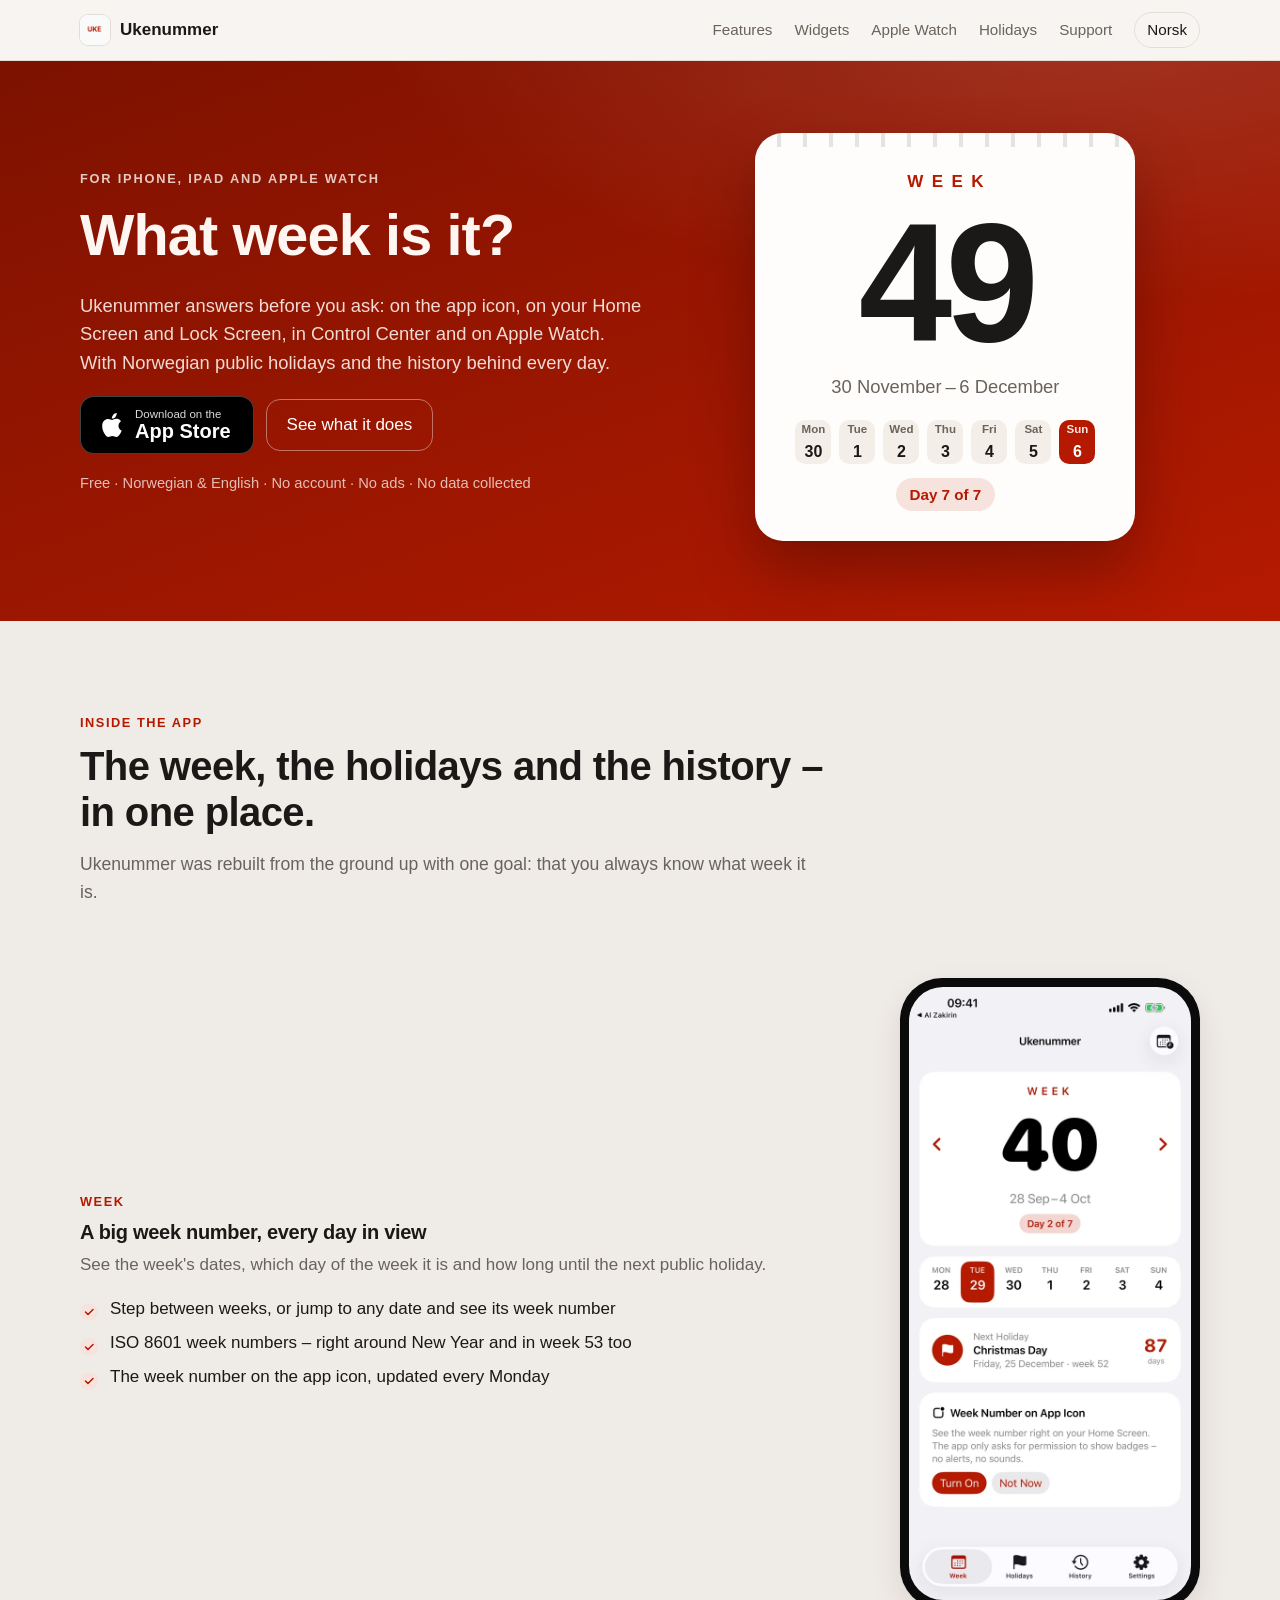
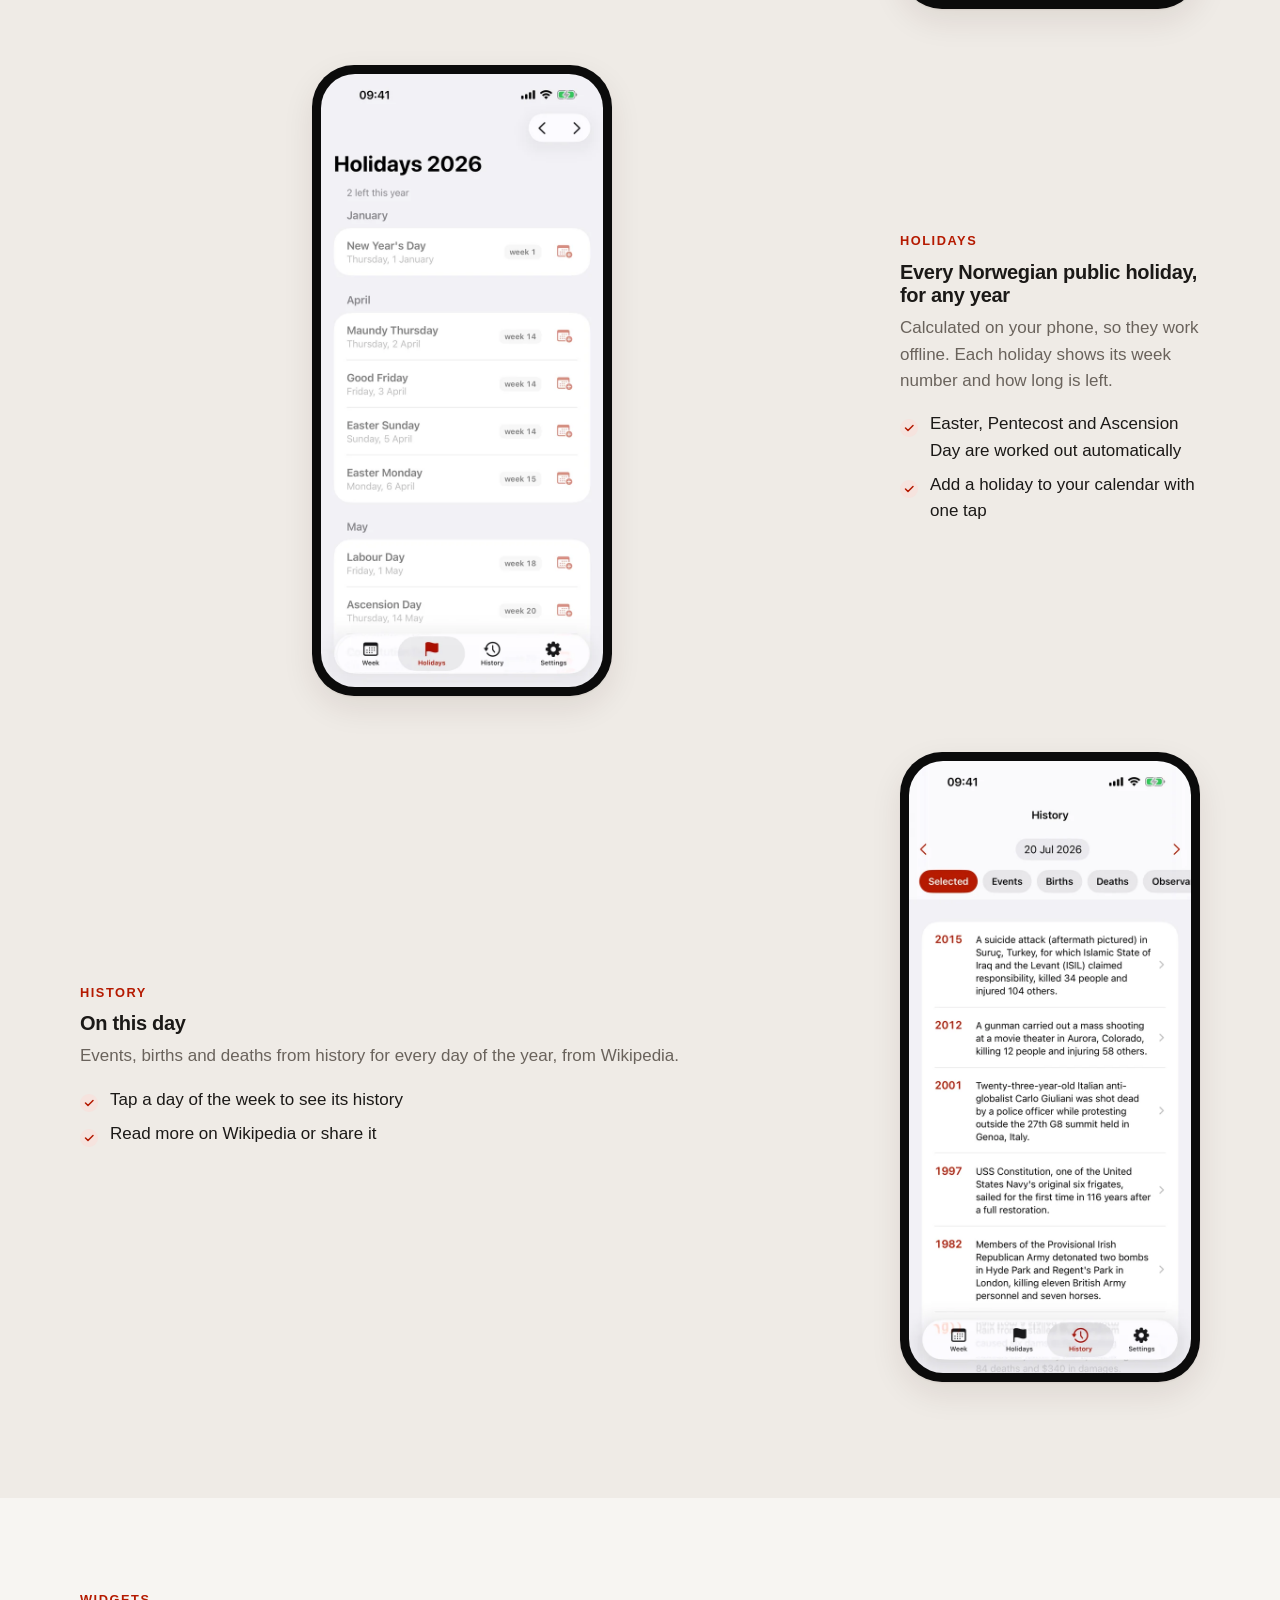
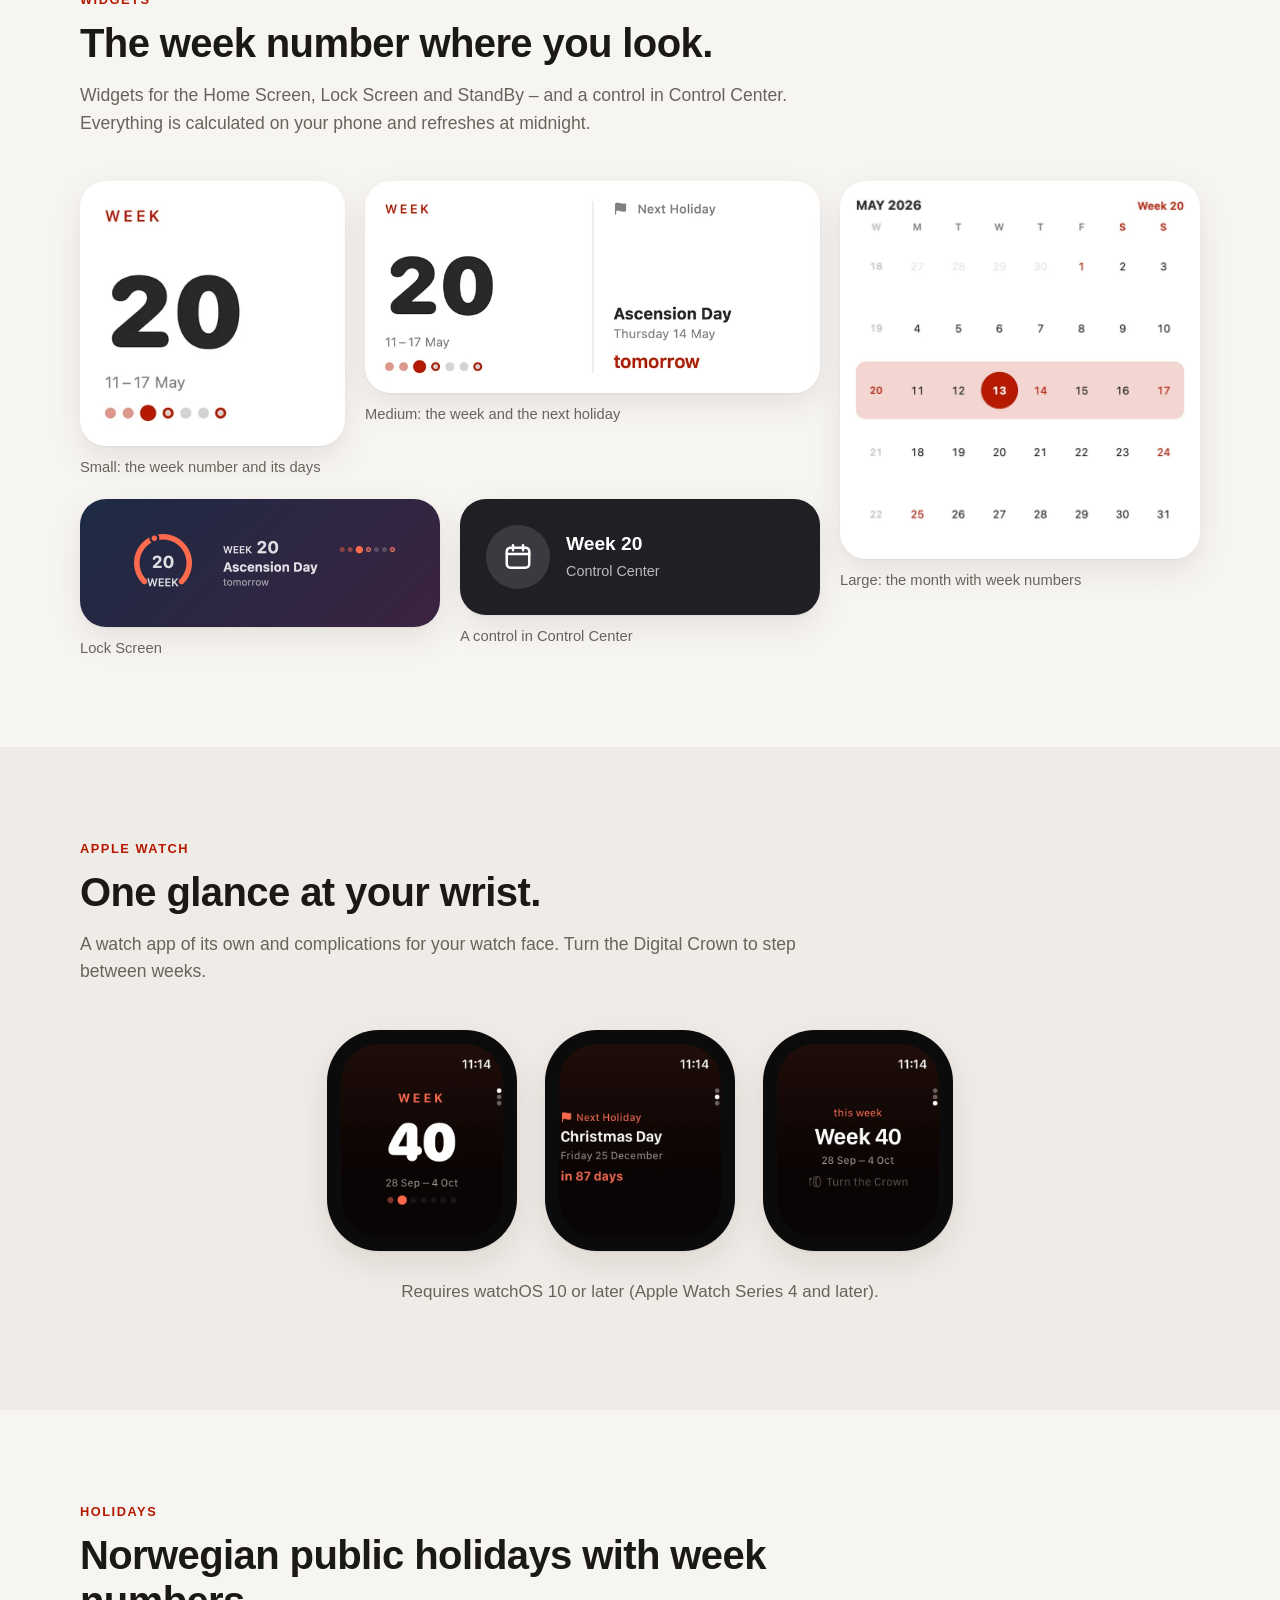
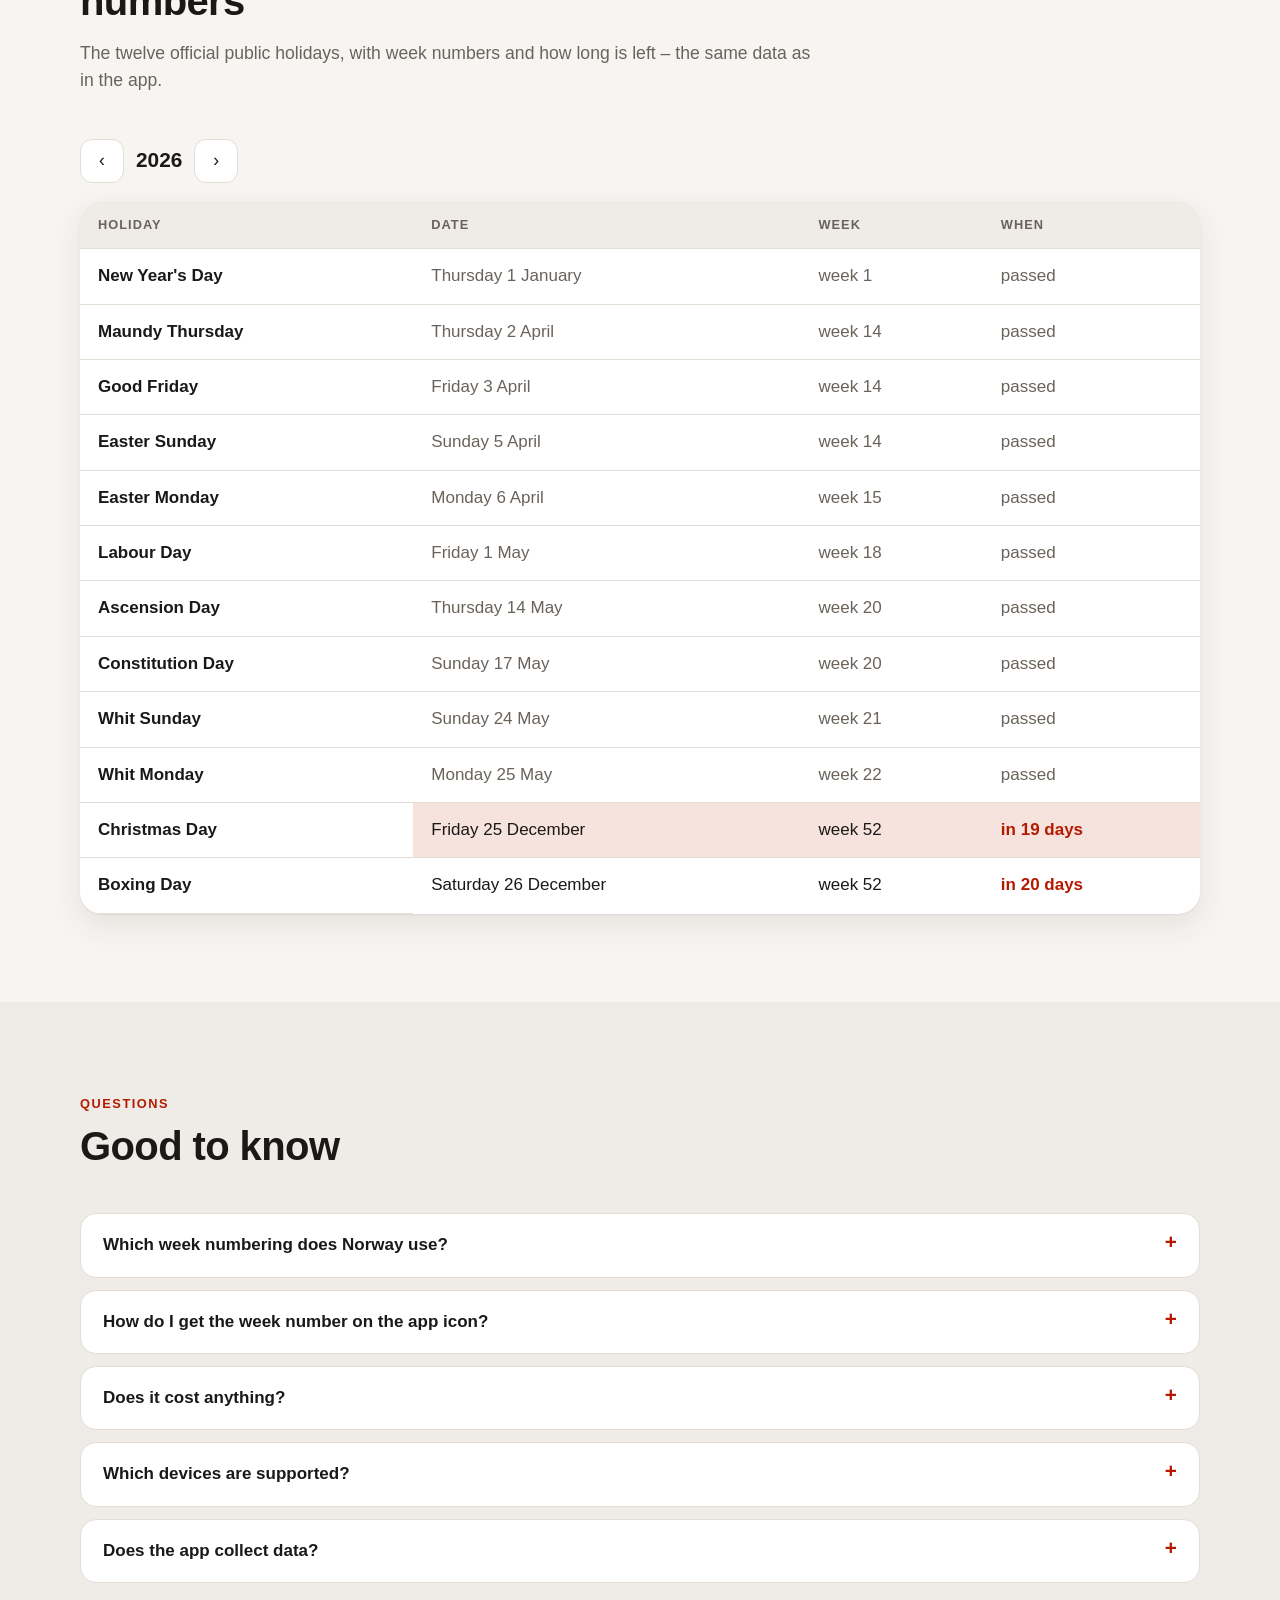
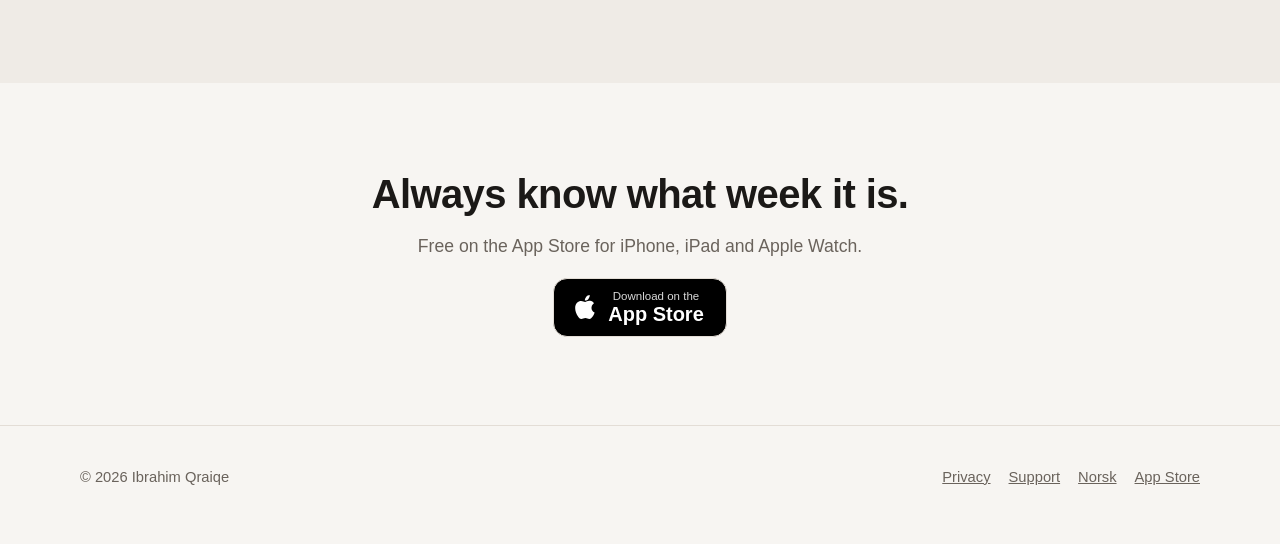
==== en/index.html @ 7a062164 "Ukenummer marketing site: Norwegian and English landing pages, privacy and support Live week number " ====
<!doctype html>
<html lang="en" dir="ltr">
<head>
<meta charset="utf-8">
<meta name="viewport" content="width=device-width, initial-scale=1">
<script>document.documentElement.className += " js";</script>
<title>What week is it? Week number today – Ukenummer for iPhone and Apple Watch</title>
<meta name="description" content="See the current week number at a glance. Ukenummer shows the ISO 8601 week number on the app icon, on the Home and Lock Screen, in Control Center and on Apple Watch, with Norwegian public holidays. Free, no data collected.">
<meta property="og:title" content="What week is it? – Ukenummer">
<meta property="og:description" content="The week number on your app icon, in widgets, in Control Center and on Apple Watch. With Norwegian public holidays. Free, no data collected.">
<meta property="og:url" content="https://ukenummer.qraiqe.no/en/">
<meta property="og:type" content="website">
<meta property="og:locale" content="en_GB">
<meta property="og:locale:alternate" content="nb_NO">
<meta property="og:image" content="https://ukenummer.qraiqe.no/assets/og.png">
<meta property="og:image:width" content="1200">
<meta property="og:image:height" content="630">
<meta property="og:image:alt" content="Ukenummer: a calendar page with the word UKE and the week number, next to the app's widgets.">
<meta property="og:site_name" content="Ukenummer">
<meta name="twitter:card" content="summary_large_image">
<meta name="twitter:title" content="What week is it? – Ukenummer">
<meta name="twitter:description" content="The week number on your app icon, in widgets, in Control Center and on Apple Watch. Free, no data collected.">
<meta name="twitter:image" content="https://ukenummer.qraiqe.no/assets/og.png">
<meta name="apple-itunes-app" content="app-id=668805988">
<meta name="theme-color" content="#b51a00">
<link rel="canonical" href="https://ukenummer.qraiqe.no/en/">
<link rel="alternate" hreflang="nb" href="https://ukenummer.qraiqe.no/">
<link rel="alternate" hreflang="en" href="https://ukenummer.qraiqe.no/en/">
<link rel="alternate" hreflang="x-default" href="https://ukenummer.qraiqe.no/">
<link rel="icon" type="image/png" href="/assets/favicon.png">
<link rel="apple-touch-icon" href="/assets/apple-touch-icon.png">
<link rel="stylesheet" href="/styles.css">
<script type="application/ld+json">
{
  "@context": "https://schema.org",
  "@type": "MobileApplication",
  "name": "Ukenummer",
  "operatingSystem": "iOS 18.0 or later, watchOS 10.0 or later",
  "applicationCategory": "ProductivityApplication",
  "offers": { "@type": "Offer", "price": "0", "priceCurrency": "NOK" },
  "inLanguage": ["nb", "en"],
  "description": "Ukenummer shows the ISO 8601 week number on the app icon, in Home and Lock Screen widgets, in Control Center and on Apple Watch, with Norwegian public holidays and the history of each day.",
  "url": "https://ukenummer.qraiqe.no/en/",
  "image": "https://ukenummer.qraiqe.no/assets/app-icon.png",
  "installUrl": "https://apps.apple.com/app/id668805988",
  "downloadUrl": "https://apps.apple.com/app/id668805988",
  "author": { "@type": "Person", "name": "Ibrahim Qraiqe", "url": "https://ibrahim.qraiqe.no/" }
}
</script>
</head>
<body>
<a class="sr-only" href="#main">Skip to content</a>

<header class="site-header">
  <div class="container">
    <a class="wordmark" href="/en/"><img src="/assets/app-icon.png" width="30" height="30" alt="" aria-hidden="true">Ukenummer</a>
    <button class="nav-toggle" aria-expanded="false" aria-controls="site-nav" aria-label="Menu">☰</button>
    <nav class="site-nav" id="site-nav" aria-label="Primary">
      <a href="#features">Features</a>
      <a href="#widgets">Widgets</a>
      <a href="#apple-watch">Apple Watch</a>
      <a href="#holidays">Holidays</a>
      <a href="/support/#en">Support</a>
      <a class="lang" href="/" lang="nb" hreflang="nb">Norsk</a>
    </nav>
  </div>
</header>

<main id="main">

<section class="hero">
  <div class="container">
    <div class="hero-copy">
      <span class="eyebrow">For iPhone, iPad and Apple Watch</span>
      <h1>What week is it?</h1>
      <p class="lead">Ukenummer answers before you ask: on the app icon, on your Home Screen and Lock Screen, in Control Center and on Apple Watch. With Norwegian public holidays and the history behind every day.</p>
      <div class="actions">
        <a class="btn-appstore" href="https://apps.apple.com/app/id668805988">
          <svg viewBox="0 0 24 24" aria-hidden="true" focusable="false" fill="currentColor"><path d="M16.365 1.43c0 1.14-.493 2.27-1.177 3.08-.744.9-1.99 1.57-2.987 1.57-.12 0-.23-.02-.3-.03-.01-.06-.04-.22-.04-.39 0-1.15.572-2.27 1.206-2.98.804-.94 2.142-1.64 3.248-1.68.03.13.05.28.05.43zm4.565 15.71c-.03.07-.463 1.58-1.518 3.12-.945 1.34-1.94 2.71-3.43 2.71-1.517 0-1.9-.88-3.63-.88-1.698 0-2.302.91-3.67.91-1.377 0-2.332-1.26-3.428-2.8-1.287-1.82-2.323-4.63-2.323-7.28 0-4.28 2.797-6.55 5.552-6.55 1.448 0 2.675.95 3.6.95.865 0 2.222-1.01 3.902-1.01.613 0 2.886.06 4.374 2.19-.13.09-2.383 1.37-2.383 4.19 0 3.26 2.854 4.42 2.955 4.45z"/></svg>
          <span><small>Download on the</small><strong>App Store</strong></span>
        </a>
        <a class="btn-ghost" href="#features">See what it does</a>
      </div>
      <p class="meta">Free · Norwegian &amp; English · No account · No ads · No data collected</p>
    </div>
    <div class="week-card" role="group" aria-labelledby="week-card-title">
      <h2 id="week-card-title" class="sr-only">The week number right now</h2>
      <div class="label" aria-hidden="true">WEEK</div>
      <div class="number" data-week-number data-week-label aria-live="polite">–</div>
      <div class="range" data-week-range></div>
      <div class="days" data-week-days aria-hidden="true"></div>
      <div class="progress" data-week-progress data-live hidden></div>
      <noscript><p>Turn on JavaScript to see today's week number.</p></noscript>
    </div>
  </div>
</section>

<section id="features" class="section section-alt">
  <div class="container">
    <div class="section-head reveal">
      <span class="kicker">Inside the app</span>
      <h2>The week, the holidays and the history – in one place.</h2>
      <p>Ukenummer was rebuilt from the ground up with one goal: that you always know what week it is.</p>
    </div>

    <div class="feature-row reveal">
      <div class="text">
        <span class="kicker">Week</span>
        <h3>A big week number, every day in view</h3>
        <p>See the week's dates, which day of the week it is and how long until the next public holiday.</p>
        <ul class="ticks">
          <li>Step between weeks, or jump to any date and see its week number</li>
          <li>ISO 8601 week numbers – right around New Year and in week 53 too</li>
          <li>The week number on the app icon, updated every Monday</li>
        </ul>
      </div>
      <div class="media"><div class="phone"><img src="/assets/shots/en-week.webp" width="600" height="1304" loading="lazy" alt="Week tab: a large week number 40, the dates 28 September to 4 October, the days of the week and a countdown to Christmas Day."></div></div>
    </div>

    <div class="feature-row reveal">
      <div class="text">
        <span class="kicker">Holidays</span>
        <h3>Every Norwegian public holiday, for any year</h3>
        <p>Calculated on your phone, so they work offline. Each holiday shows its week number and how long is left.</p>
        <ul class="ticks">
          <li>Easter, Pentecost and Ascension Day are worked out automatically</li>
          <li>Add a holiday to your calendar with one tap</li>
        </ul>
      </div>
      <div class="media"><div class="phone"><img src="/assets/shots/en-holidays.webp" width="600" height="1304" loading="lazy" alt="Holidays 2026 grouped by month, with week numbers and an add-to-calendar button."></div></div>
    </div>

    <div class="feature-row reveal">
      <div class="text">
        <span class="kicker">History</span>
        <h3>On this day</h3>
        <p>Events, births and deaths from history for every day of the year, from Wikipedia.</p>
        <ul class="ticks">
          <li>Tap a day of the week to see its history</li>
          <li>Read more on Wikipedia or share it</li>
        </ul>
      </div>
      <div class="media"><div class="phone"><img src="/assets/shots/en-history.webp" width="600" height="1304" loading="lazy" alt="History tab for 20 July 2026 with events from Wikipedia and the categories Selected, Events, Births and Deaths."></div></div>
    </div>
  </div>
</section>

<section id="widgets" class="section">
  <div class="container">
    <div class="section-head reveal">
      <span class="kicker">Widgets</span>
      <h2>The week number where you look.</h2>
      <p>Widgets for the Home Screen, Lock Screen and StandBy – and a control in Control Center. Everything is calculated on your phone and refreshes at midnight.</p>
    </div>
    <div class="widget-grid reveal">
      <figure class="widget small">
        <img class="picture-light" src="/assets/widgets/en-small-light.webp" width="340" height="340" loading="lazy" alt="Small widget: WEEK 20, 11–17 May, and the days of the week as dots.">
        <img class="picture-dark" src="/assets/widgets/en-small-dark.webp" width="340" height="340" loading="lazy" alt="Small widget in dark mode: WEEK 20, 11–17 May.">
        <figcaption>Small: the week number and its days</figcaption>
      </figure>
      <figure class="widget medium">
        <img class="picture-light" src="/assets/widgets/en-medium-light.webp" width="728" height="340" loading="lazy" alt="Medium widget: WEEK 20 and the next holiday, Ascension Day, tomorrow.">
        <img class="picture-dark" src="/assets/widgets/en-medium-dark.webp" width="728" height="340" loading="lazy" alt="Medium widget in dark mode: WEEK 20 and the next holiday.">
        <figcaption>Medium: the week and the next holiday</figcaption>
      </figure>
      <figure class="widget large">
        <img class="picture-light" src="/assets/widgets/en-large-light.webp" width="728" height="764" loading="lazy" alt="Large widget: a May 2026 calendar with week numbers down the left edge and holidays in red.">
        <img class="picture-dark" src="/assets/widgets/en-large-dark.webp" width="728" height="764" loading="lazy" alt="Large widget in dark mode: a May 2026 calendar with week numbers.">
        <figcaption>Large: the month with week numbers</figcaption>
      </figure>
      <figure class="widget lock">
        <div class="lock-bg">
          <img src="/assets/widgets/en-lock-circular.webp" width="152" height="152" loading="lazy" alt="Circular Lock Screen widget showing week 20.">
          <img src="/assets/widgets/en-lock-rectangular.webp" width="344" height="152" loading="lazy" alt="Rectangular Lock Screen widget: WEEK 20, Ascension Day, tomorrow.">
        </div>
        <figcaption>Lock Screen</figcaption>
      </figure>
      <figure class="widget control">
        <div class="control-tile">
          <div class="knob" aria-hidden="true"><svg viewBox="0 0 24 24" fill="none" stroke="#fff" stroke-width="2" stroke-linecap="round" stroke-linejoin="round"><rect x="3" y="4.5" width="18" height="16" rx="3"/><path d="M3 9.5h18M8 2.5v4M16 2.5v4"/></svg></div>
          <div><strong>Week 20</strong><span>Control Center</span></div>
        </div>
        <figcaption>A control in Control Center</figcaption>
      </figure>
    </div>
  </div>
</section>

<section id="apple-watch" class="section section-alt">
  <div class="container">
    <div class="section-head reveal">
      <span class="kicker">Apple Watch</span>
      <h2>One glance at your wrist.</h2>
      <p>A watch app of its own and complications for your watch face. Turn the Digital Crown to step between weeks.</p>
    </div>
    <div class="watch-row reveal">
      <div class="watch"><img src="/assets/watch/en-0.webp" width="416" height="496" loading="lazy" alt="Apple Watch: WEEK 40, 28 Sep – 4 Oct."></div>
      <div class="watch"><img src="/assets/watch/en-1.webp" width="416" height="496" loading="lazy" alt="Apple Watch: the next holiday is Christmas Day, Friday 25 December."></div>
      <div class="watch"><img src="/assets/watch/en-2.webp" width="416" height="496" loading="lazy" alt="Apple Watch: Week 40, turn the crown to step between weeks."></div>
    </div>
    <p class="watch-note">Requires watchOS 10 or later (Apple Watch Series 4 and later).</p>
  </div>
</section>

<section id="holidays" class="section">
  <div class="container">
    <div class="section-head reveal">
      <span class="kicker">Holidays</span>
      <h2>Norwegian public holidays with week numbers</h2>
      <p>The twelve official public holidays, with week numbers and how long is left – the same data as in the app.</p>
    </div>
    <div class="reveal">
      <div class="holiday-tools">
        <button type="button" data-year-prev aria-label="Previous year">‹</button>
        <strong data-holiday-year>2026</strong>
        <button type="button" data-year-next aria-label="Next year">›</button>
      </div>
      <table class="holidays">
        <caption class="sr-only">Norwegian public holidays</caption>
        <thead><tr><th scope="col">Holiday</th><th scope="col">Date</th><th scope="col">Week</th><th scope="col">When</th></tr></thead>
        <tbody data-holidays>
          <tr><th scope="row">New Year&#39;s Day</th><td>Thursday 1 January</td><td class="week">week 1</td><td class="when"></td></tr>
          <tr><th scope="row">Maundy Thursday</th><td>Thursday 2 April</td><td class="week">week 14</td><td class="when"></td></tr>
          <tr><th scope="row">Good Friday</th><td>Friday 3 April</td><td class="week">week 14</td><td class="when"></td></tr>
          <tr><th scope="row">Easter Sunday</th><td>Sunday 5 April</td><td class="week">week 14</td><td class="when"></td></tr>
          <tr><th scope="row">Easter Monday</th><td>Monday 6 April</td><td class="week">week 15</td><td class="when"></td></tr>
          <tr><th scope="row">Labour Day</th><td>Friday 1 May</td><td class="week">week 18</td><td class="when"></td></tr>
          <tr><th scope="row">Ascension Day</th><td>Thursday 14 May</td><td class="week">week 20</td><td class="when"></td></tr>
          <tr><th scope="row">Constitution Day</th><td>Sunday 17 May</td><td class="week">week 20</td><td class="when"></td></tr>
          <tr><th scope="row">Whit Sunday</th><td>Sunday 24 May</td><td class="week">week 21</td><td class="when"></td></tr>
          <tr><th scope="row">Whit Monday</th><td>Monday 25 May</td><td class="week">week 22</td><td class="when"></td></tr>
          <tr><th scope="row">Christmas Day</th><td>Friday 25 December</td><td class="week">week 52</td><td class="when"></td></tr>
          <tr><th scope="row">Boxing Day</th><td>Saturday 26 December</td><td class="week">week 52</td><td class="when"></td></tr>
        </tbody>
      </table>
    </div>
  </div>
</section>

<section id="faq" class="section section-alt">
  <div class="container">
    <div class="section-head reveal">
      <span class="kicker">Questions</span>
      <h2>Good to know</h2>
    </div>
    <div class="faq reveal">
      <details>
        <summary>Which week numbering does Norway use?</summary>
        <p>Norway uses ISO 8601: weeks start on Monday, and week 1 is the week that contains the year's first Thursday. Some years therefore have 53 weeks, and the first days of January can belong to week 52 or 53 of the year before. Ukenummer always follows this standard, whatever region your phone is set to.</p>
      </details>
      <details>
        <summary>How do I get the week number on the app icon?</summary>
        <p>Turn on "Week Number on App Icon" in the app. It only asks for permission to show badges – no alerts or sounds – and updates the week number every Monday, even when the app isn't open.</p>
      </details>
      <details>
        <summary>Does it cost anything?</summary>
        <p>No. Ukenummer is free, with no ads, no account and no tracking.</p>
      </details>
      <details>
        <summary>Which devices are supported?</summary>
        <p>iPhone and iPad with iOS 18 or later, and Apple Watch with watchOS 10 or later.</p>
      </details>
      <details>
        <summary>Does the app collect data?</summary>
        <p>No. Everything is calculated on your device. The only network request fetches history from Wikipedia. Read more in the <a href="/privacy/#en">privacy policy</a>.</p>
      </details>
    </div>
  </div>
</section>

<section class="section cta">
  <div class="container reveal">
    <h2>Always know what week it is.</h2>
    <p class="section-lead">Free on the App Store for iPhone, iPad and Apple Watch.</p>
    <div class="actions">
      <a class="btn-appstore" href="https://apps.apple.com/app/id668805988">
        <svg viewBox="0 0 24 24" aria-hidden="true" focusable="false" fill="currentColor"><path d="M16.365 1.43c0 1.14-.493 2.27-1.177 3.08-.744.9-1.99 1.57-2.987 1.57-.12 0-.23-.02-.3-.03-.01-.06-.04-.22-.04-.39 0-1.15.572-2.27 1.206-2.98.804-.94 2.142-1.64 3.248-1.68.03.13.05.28.05.43zm4.565 15.71c-.03.07-.463 1.58-1.518 3.12-.945 1.34-1.94 2.71-3.43 2.71-1.517 0-1.9-.88-3.63-.88-1.698 0-2.302.91-3.67.91-1.377 0-2.332-1.26-3.428-2.8-1.287-1.82-2.323-4.63-2.323-7.28 0-4.28 2.797-6.55 5.552-6.55 1.448 0 2.675.95 3.6.95.865 0 2.222-1.01 3.902-1.01.613 0 2.886.06 4.374 2.19-.13.09-2.383 1.37-2.383 4.19 0 3.26 2.854 4.42 2.955 4.45z"/></svg>
        <span><small>Download on the</small><strong>App Store</strong></span>
      </a>
    </div>
  </div>
</section>

</main>

<footer class="site-footer">
  <div class="container">
    <span>© 2026 Ibrahim Qraiqe</span>
    <nav aria-label="Footer">
      <a href="/privacy/#en">Privacy</a>
      <a href="/support/#en">Support</a>
      <a href="/" lang="nb" hreflang="nb">Norsk</a>
      <a href="https://apps.apple.com/app/id668805988">App Store</a>
    </nav>
  </div>
</footer>

<script src="/main.js" defer></script>
</body>
</html>
---- styles.css ----
/* Ukenummer site — shared design system. No dependencies, no external requests. */

:root {
  --bg: #f7f5f2;
  --surface: #ffffff;
  --surface-2: #efebe6;
  --border: #e3ddd6;
  --text: #1b1917;
  --text-2: #6a635c;
  --brand: #b51a00;
  --brand-ink: #ffffff;
  --brand-soft: #f6e3de;
  --hero-1: #7d1200;
  --hero-2: #b51a00;
  --radius: 22px;
  --maxw: 1120px;
  --shadow: 0 1px 2px rgba(40, 20, 10, .06), 0 12px 32px rgba(60, 25, 10, .09);
  --sans: -apple-system, BlinkMacSystemFont, "SF Pro Text", "Segoe UI", Roboto, Helvetica, Arial, sans-serif;
  --rounded: ui-rounded, "SF Pro Rounded", -apple-system, BlinkMacSystemFont, "Segoe UI", Roboto, sans-serif;
  color-scheme: light dark;
}

@media (prefers-color-scheme: dark) {
  :root {
    --bg: #121110;
    --surface: #1d1b19;
    --surface-2: #26231f;
    --border: #34302b;
    --text: #f3efea;
    --text-2: #a8a098;
    --brand: #ff6a4d;
    --brand-ink: #1b0600;
    --brand-soft: #3a1a12;
    --hero-1: #3a0a00;
    --hero-2: #7d1200;
    --shadow: 0 1px 2px rgba(0, 0, 0, .4), 0 12px 32px rgba(0, 0, 0, .35);
  }
}

*, *::before, *::after { box-sizing: border-box; }
html { -webkit-text-size-adjust: 100%; scroll-padding-top: 76px; }
body {
  margin: 0; background: var(--bg); color: var(--text);
  font: 17px/1.55 var(--sans); -webkit-font-smoothing: antialiased;
}
img { max-width: 100%; height: auto; display: block; }
a { color: var(--brand); }
h1, h2, h3 { line-height: 1.15; letter-spacing: -.015em; margin: 0 0 .4em; }
h2 { font-size: clamp(1.7rem, 3.4vw, 2.5rem); }
h3 { font-size: 1.25rem; }
p { margin: 0 0 1em; }
.container { width: min(100% - 32px, var(--maxw)); margin-inline: auto; }
.sr-only {
  position: absolute; width: 1px; height: 1px; padding: 0; margin: -1px; overflow: hidden;
  clip: rect(0 0 0 0); white-space: nowrap; border: 0;
}
.sr-only:focus { position: fixed; top: 8px; left: 8px; width: auto; height: auto; clip: auto; padding: 8px 14px;
  background: var(--surface); color: var(--text); z-index: 100; border-radius: 10px; }
:focus-visible { outline: 3px solid var(--brand); outline-offset: 3px; border-radius: 6px; }

/* Header */

.site-header {
  position: sticky; top: 0; z-index: 20;
  background: color-mix(in srgb, var(--bg) 82%, transparent);
  backdrop-filter: saturate(160%) blur(14px); -webkit-backdrop-filter: saturate(160%) blur(14px);
  border-bottom: 1px solid var(--border);
}
.site-header .container { display: flex; align-items: center; gap: 16px; min-height: 60px; }
.wordmark { display: inline-flex; align-items: center; gap: 10px; font-weight: 700; color: var(--text); text-decoration: none; margin-right: auto; }
.wordmark img { border-radius: 8px; box-shadow: 0 0 0 1px var(--border); }
.site-nav { display: flex; gap: 22px; align-items: center; }
.site-nav a { color: var(--text-2); text-decoration: none; font-size: .95rem; }
.site-nav a:hover { color: var(--text); }
.site-nav .lang { padding: 5px 12px; border: 1px solid var(--border); border-radius: 999px; color: var(--text); }
.nav-toggle { display: none; background: none; border: 0; font-size: 1.5rem; color: var(--text); min-width: 44px; min-height: 44px; cursor: pointer; }
@media (max-width: 800px) {
  .nav-toggle { display: block; }
  .site-nav { display: none; position: absolute; top: 60px; left: 0; right: 0; flex-direction: column; align-items: flex-start;
    gap: 0; padding: 8px 16px 16px; background: var(--bg); border-bottom: 1px solid var(--border); }
  .site-nav[data-open] { display: flex; }
  .site-nav a { padding: 10px 0; width: 100%; }
}

/* Buttons */

.btn-appstore {
  display: inline-flex; align-items: center; gap: 10px; padding: 11px 22px 11px 18px;
  background: #000; color: #fff; text-decoration: none; border-radius: 14px; line-height: 1.1;
  border: 1px solid rgba(255, 255, 255, .25); transition: transform .15s ease;
}
.btn-appstore:hover { transform: translateY(-1px); }
.btn-appstore small { display: block; font-size: .72rem; opacity: .85; }
.btn-appstore strong { display: block; font-size: 1.25rem; font-weight: 600; }
.btn-appstore svg { width: 26px; height: 26px; flex: none; }
.btn-ghost {
  display: inline-flex; align-items: center; padding: 12px 20px; border-radius: 14px; text-decoration: none;
  color: #fff; border: 1px solid rgba(255, 255, 255, .4);
}
.btn-ghost:hover { background: rgba(255, 255, 255, .1); }
.actions { display: flex; flex-wrap: wrap; gap: 12px; align-items: center; }

/* Hero */

.hero {
  position: relative; overflow: hidden; color: #fff6f2;
  background:
    radial-gradient(1200px 500px at 85% -10%, rgba(255, 255, 255, .14), transparent 60%),
    linear-gradient(160deg, var(--hero-1), var(--hero-2));
}
.hero .container { display: grid; grid-template-columns: 1.05fr .95fr; gap: 48px; align-items: center; padding: 72px 0 80px; }
.hero h1 { font-size: clamp(2.2rem, 5vw, 3.6rem); }
.hero .lead { font-size: 1.15rem; color: rgba(255, 246, 242, .88); max-width: 34em; }
.hero .meta { margin-top: 18px; font-size: .92rem; color: rgba(255, 246, 242, .75); }
.eyebrow { display: inline-block; font-size: .8rem; font-weight: 700; letter-spacing: .14em; text-transform: uppercase;
  color: rgba(255, 246, 242, .8); margin-bottom: 14px; }

/* The live week card — a Norwegian desk calendar page */
.week-card {
  justify-self: center; width: min(100%, 380px); text-align: center; color: #1b1917;
  background: #fffdfb; border-radius: 28px; padding: 26px 26px 30px;
  box-shadow: 0 30px 60px rgba(40, 5, 0, .35), 0 2px 0 rgba(0, 0, 0, .05);
  position: relative;
}
.week-card::before {
  content: ""; position: absolute; inset: 0 0 auto 0; height: 14px; border-radius: 28px 28px 0 0;
  background: repeating-linear-gradient(90deg, transparent 0 22px, rgba(0, 0, 0, .10) 22px 26px);
}
.week-card .label { font-weight: 800; letter-spacing: .5em; text-indent: .5em; color: #b51a00; margin-top: 10px; }
.week-card .number {
  font: 900 clamp(7rem, 20vw, 10.5rem)/1 var(--rounded); letter-spacing: -.04em; margin: 4px 0 6px;
  font-variant-numeric: tabular-nums;
}
.week-card .range { font-size: 1.15rem; color: #6a635c; }
.week-card .days { display: flex; justify-content: center; gap: 8px; margin: 18px 0 14px; }
.week-card .days span {
  width: 36px; height: 44px; border-radius: 10px; display: grid; place-items: center;
  font-size: .72rem; font-weight: 700; color: #6a635c; background: #f3eee8; line-height: 1.1;
}
.week-card .days span b { display: block; font-size: 1rem; color: #1b1917; }
.week-card .days span.today { background: #b51a00; color: #ffe5de; }
.week-card .days span.today b { color: #fff; }
.week-card .days span.holiday b { color: #b51a00; }
.week-card .days span.today.holiday b { color: #fff; }
.week-card .progress { display: inline-block; font-weight: 700; font-size: .95rem; color: #b51a00;
  background: #f6e3de; padding: 5px 14px; border-radius: 999px; }
.week-card noscript p { margin: 12px 0 0; color: #6a635c; font-size: .95rem; }

/* Sections */

.section { padding: 88px 0; }
.section-alt { background: var(--surface-2); }
.section-head { max-width: 44em; margin-bottom: 44px; }
.section-head p { color: var(--text-2); font-size: 1.1rem; }
.kicker { display: inline-block; font-size: .8rem; font-weight: 700; letter-spacing: .12em; text-transform: uppercase; color: var(--brand); margin-bottom: 10px; }

.feature-row { display: grid; grid-template-columns: 1fr 300px; gap: 56px; align-items: center; padding: 28px 0; }
.feature-row:nth-child(odd) .text { order: 2; }
.feature-row .text p { color: var(--text-2); }
.ticks { list-style: none; padding: 0; margin: 0; }
.ticks li { position: relative; padding-left: 30px; margin: 8px 0; }
.ticks li::before {
  content: ""; position: absolute; left: 0; top: .45em; width: 18px; height: 18px; border-radius: 50%;
  background: var(--brand-soft) url("data:image/svg+xml,%3Csvg xmlns='http://www.w3.org/2000/svg' viewBox='0 0 24 24' fill='none' stroke='%23b51a00' stroke-width='3' stroke-linecap='round' stroke-linejoin='round'%3E%3Cpath d='M5 12l5 5L20 7'/%3E%3C/svg%3E") center / 12px no-repeat;
}
.phone {
  border-radius: 42px; padding: 9px; background: #0b0b0b; box-shadow: var(--shadow);
  width: 100%; max-width: 300px; margin-inline: auto;
}
.phone img { border-radius: 34px; }

/* Widgets */

.widget-grid { display: grid; grid-template-columns: repeat(12, 1fr); gap: 20px; align-items: start; }
.widget { margin: 0; }
.widget img { border-radius: 26px; box-shadow: var(--shadow); width: 100%; }
.widget figcaption { font-size: .92rem; color: var(--text-2); margin-top: 10px; }
.widget.small { grid-column: span 3; }
.widget.medium { grid-column: span 5; }
.widget.large { grid-column: span 4; grid-row: span 2; }
.widget.lock { grid-column: span 4; }
.widget.lock .lock-bg {
  border-radius: 26px; padding: 26px; display: flex; gap: 22px; align-items: center; justify-content: center;
  background: linear-gradient(135deg, #1d2a44, #3b2340); box-shadow: var(--shadow);
}
.widget.lock .lock-bg img { box-shadow: none; border-radius: 0; width: auto; height: 76px; }
.widget.control { grid-column: span 4; }
.control-tile {
  border-radius: 26px; padding: 26px; background: #1f1f24; color: #fff; box-shadow: var(--shadow);
  display: flex; align-items: center; gap: 16px;
}
.control-tile .knob { width: 64px; height: 64px; border-radius: 50%; background: #3a3a41; display: grid; place-items: center; flex: none; }
.control-tile .knob svg { width: 30px; height: 30px; }
.control-tile strong { display: block; font-size: 1.2rem; }
.control-tile span { color: #b9b9c2; font-size: .9rem; }
.picture-dark { display: none; }
@media (prefers-color-scheme: dark) {
  .picture-light { display: none; }
  .picture-dark { display: block; }
}
@media (max-width: 900px) {
  .widget.small { grid-column: span 6; }
  .widget.medium { grid-column: span 12; }
  .widget.large { grid-column: span 12; grid-row: auto; }
  .widget.lock, .widget.control { grid-column: span 12; }
}

/* Watch */

.watch-row { display: flex; flex-wrap: wrap; gap: 28px; justify-content: center; }
.watch { width: 190px; padding: 14px; border-radius: 52px; background: #0b0b0b; box-shadow: var(--shadow); }
.watch img { border-radius: 38px; }
.watch-note { text-align: center; color: var(--text-2); margin-top: 28px; }

/* Holidays table */

.holiday-tools { display: flex; align-items: center; gap: 12px; margin-bottom: 18px; }
.holiday-tools button {
  min-width: 44px; min-height: 44px; border-radius: 12px; border: 1px solid var(--border);
  background: var(--surface); color: var(--text); font-size: 1.1rem; cursor: pointer;
}
.holiday-tools strong { font-size: 1.3rem; min-width: 4ch; text-align: center; font-variant-numeric: tabular-nums; }
.holidays { width: 100%; border-collapse: collapse; background: var(--surface); border-radius: var(--radius); overflow: hidden; box-shadow: var(--shadow); }
.holidays th, .holidays td { padding: 14px 18px; text-align: left; border-bottom: 1px solid var(--border); }
.holidays thead th { font-size: .8rem; letter-spacing: .08em; text-transform: uppercase; color: var(--text-2); background: var(--surface-2); }
.holidays tbody tr:last-child td { border-bottom: 0; }
.holidays td.week { font-variant-numeric: tabular-nums; white-space: nowrap; }
.holidays td.when { color: var(--brand); font-weight: 600; white-space: nowrap; }
.holidays tr.past td { color: var(--text-2); }
.holidays tr.past td.when { font-weight: 400; color: var(--text-2); }
.holidays tr.next td { background: var(--brand-soft); }
@media (max-width: 640px) {
  .holidays th:nth-child(3), .holidays td:nth-child(3) { display: none; }
  .holidays th, .holidays td { padding: 12px; }
}

/* Cards (FAQ, privacy, etc.) */

.cards { display: grid; grid-template-columns: repeat(auto-fit, minmax(260px, 1fr)); gap: 20px; }
.card { background: var(--surface); border: 1px solid var(--border); border-radius: var(--radius); padding: 26px; }
.card h3 { margin-bottom: .35em; }
.card p { color: var(--text-2); margin: 0; }
.faq details { background: var(--surface); border: 1px solid var(--border); border-radius: 16px; padding: 18px 22px; margin-bottom: 12px; }
.faq summary { font-weight: 600; cursor: pointer; list-style: none; display: flex; justify-content: space-between; gap: 16px; }
.faq summary::-webkit-details-marker { display: none; }
.faq summary::after { content: "+"; color: var(--brand); font-size: 1.3rem; line-height: 1; }
.faq details[open] summary::after { content: "–"; }
.faq details p { margin: 12px 0 0; color: var(--text-2); }

.cta { text-align: center; }
.cta .actions { justify-content: center; }
.cta .section-lead { color: var(--text-2); font-size: 1.1rem; }
.cta .btn-appstore { border-color: var(--border); }

/* Document pages (privacy, support) */

.doc { padding: 56px 0 88px; }
.doc .container { max-width: 760px; }
.doc h1 { font-size: clamp(2rem, 4.4vw, 2.8rem); }
.doc h2 { font-size: 1.4rem; margin-top: 1.8em; }
.doc .updated { color: var(--text-2); }
.doc .lang-switch { display: flex; gap: 10px; margin: 18px 0 30px; }
.doc .lang-switch a { padding: 6px 14px; border-radius: 999px; border: 1px solid var(--border); text-decoration: none; color: var(--text); }
.doc section + section { margin-top: 64px; padding-top: 40px; border-top: 1px solid var(--border); }
.doc ul { padding-left: 1.2em; }
.doc li { margin: 6px 0; }
.contact-card { background: var(--surface); border: 1px solid var(--border); border-radius: var(--radius); padding: 24px; margin: 24px 0; }

/* Footer */

.site-footer { padding: 40px 0 56px; border-top: 1px solid var(--border); color: var(--text-2); font-size: .92rem; }
.site-footer .container { display: flex; flex-wrap: wrap; gap: 14px 28px; align-items: center; justify-content: space-between; }
.site-footer nav { display: flex; flex-wrap: wrap; gap: 18px; }
.site-footer a { color: var(--text-2); }

/* Responsive */

@media (max-width: 900px) {
  .hero .container { grid-template-columns: 1fr; padding: 48px 0 56px; gap: 36px; }
  .feature-row { grid-template-columns: 1fr; gap: 28px; }
  .feature-row:nth-child(odd) .text { order: 0; }
  .section { padding: 64px 0; }
}

/* Scroll reveal (only when JS is on and motion is allowed) */

.js .reveal { opacity: 0; transform: translateY(16px); transition: opacity .6s ease, transform .6s ease; }
.js .reveal.in { opacity: 1; transform: none; }
@media (prefers-reduced-motion: reduce) {
  .js .reveal { opacity: 1; transform: none; transition: none; }
  .btn-appstore { transition: none; }
}
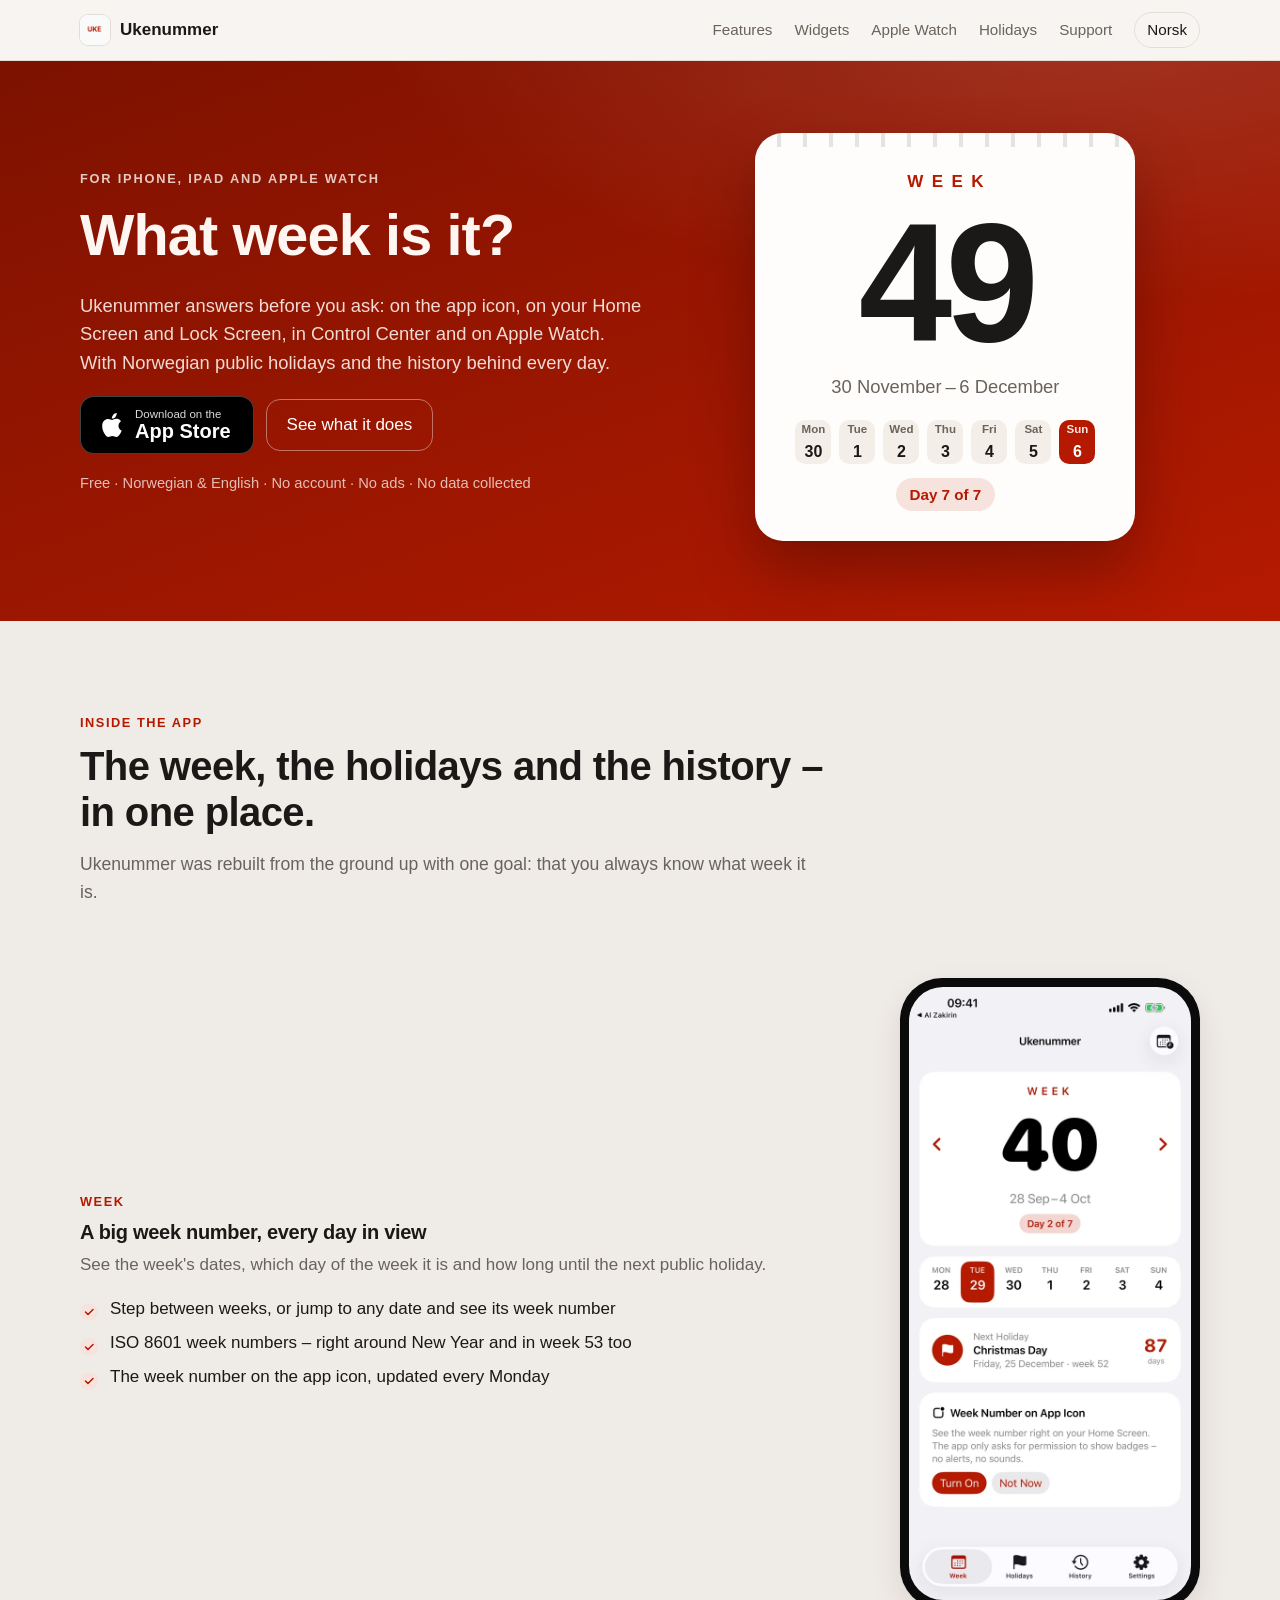
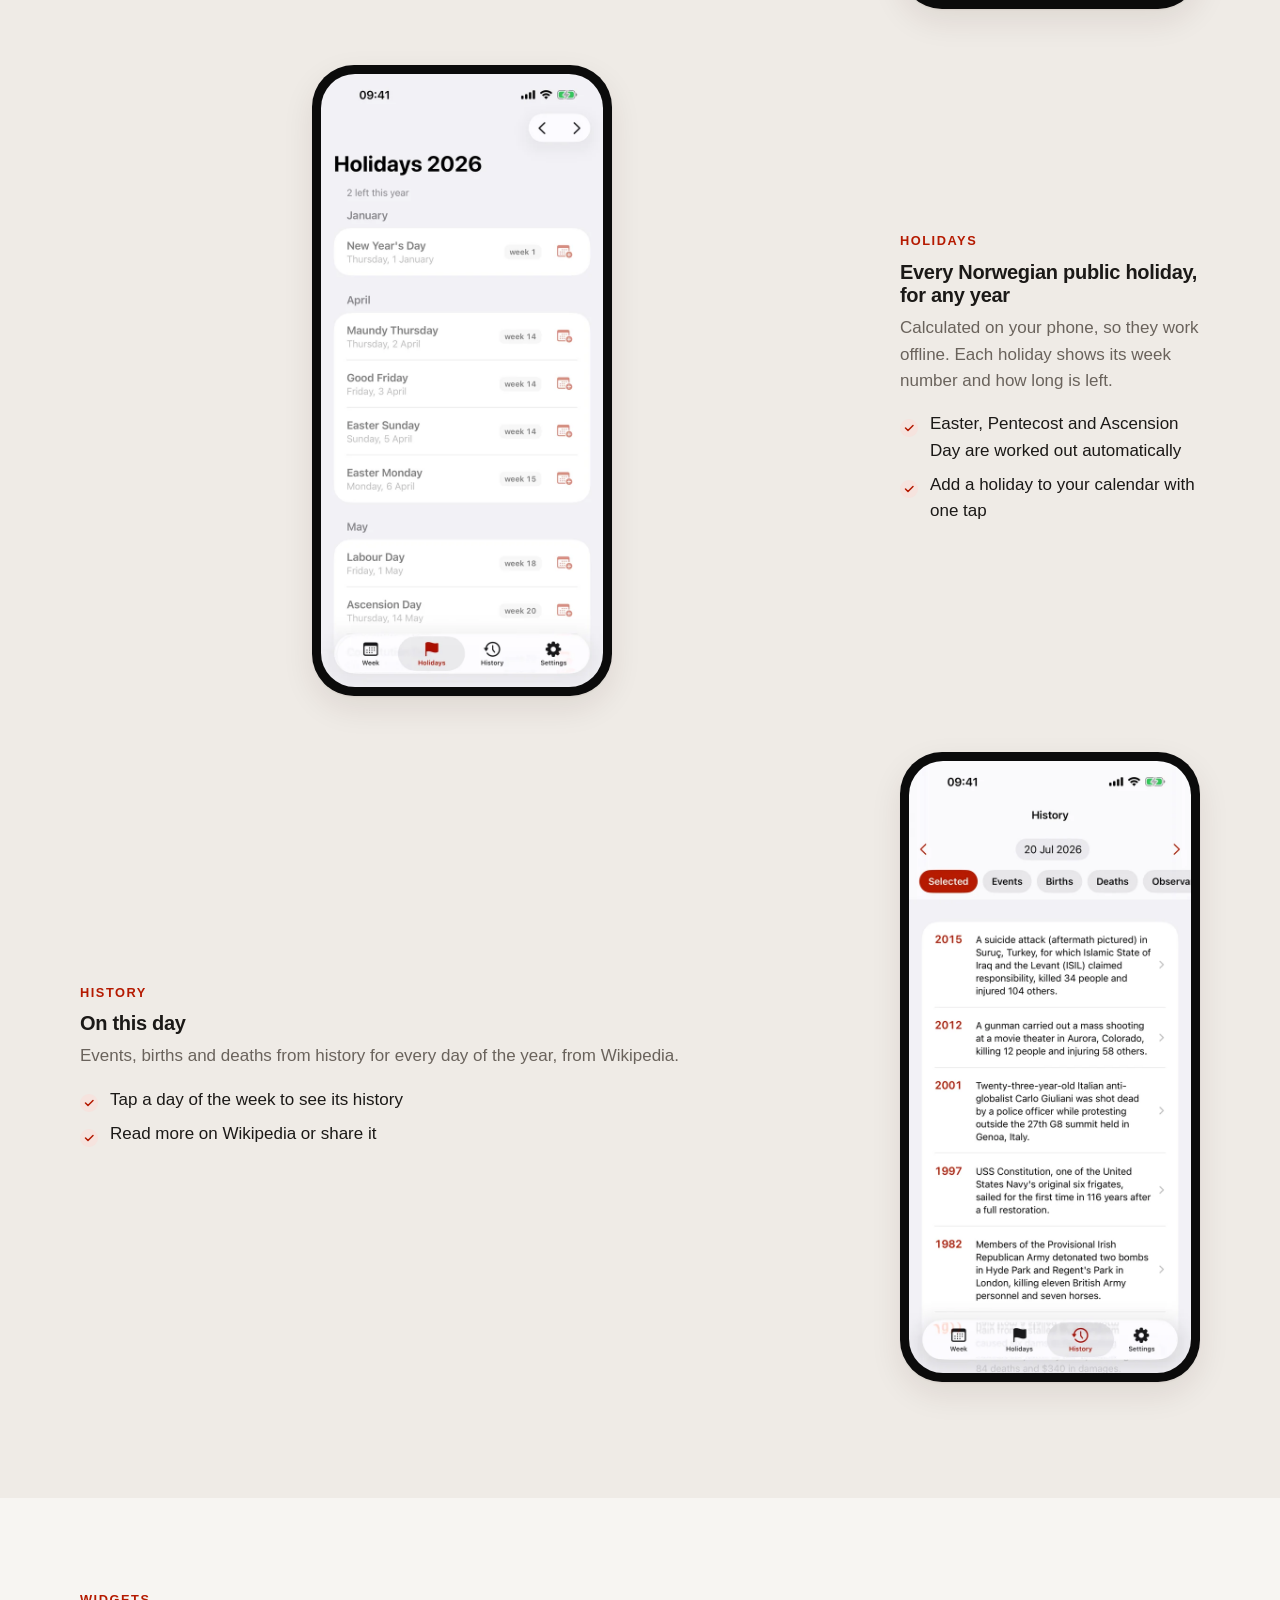
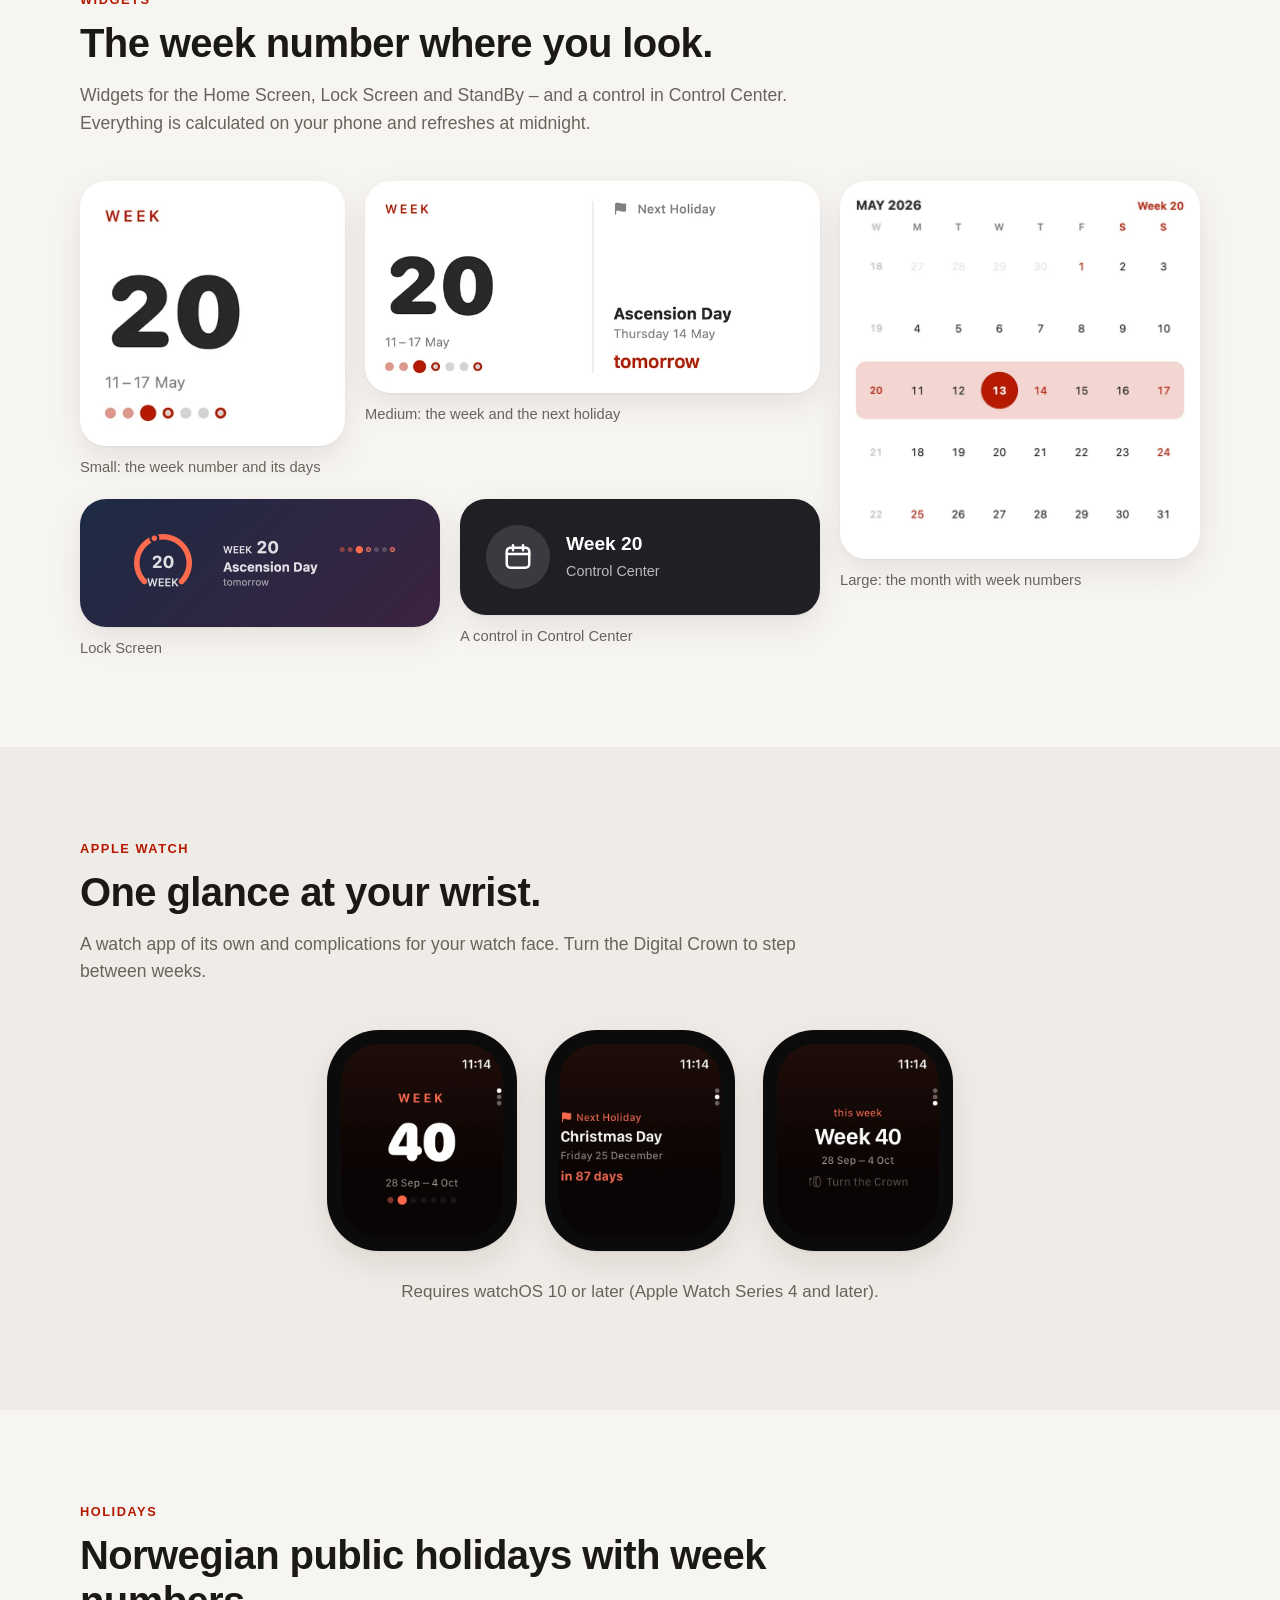
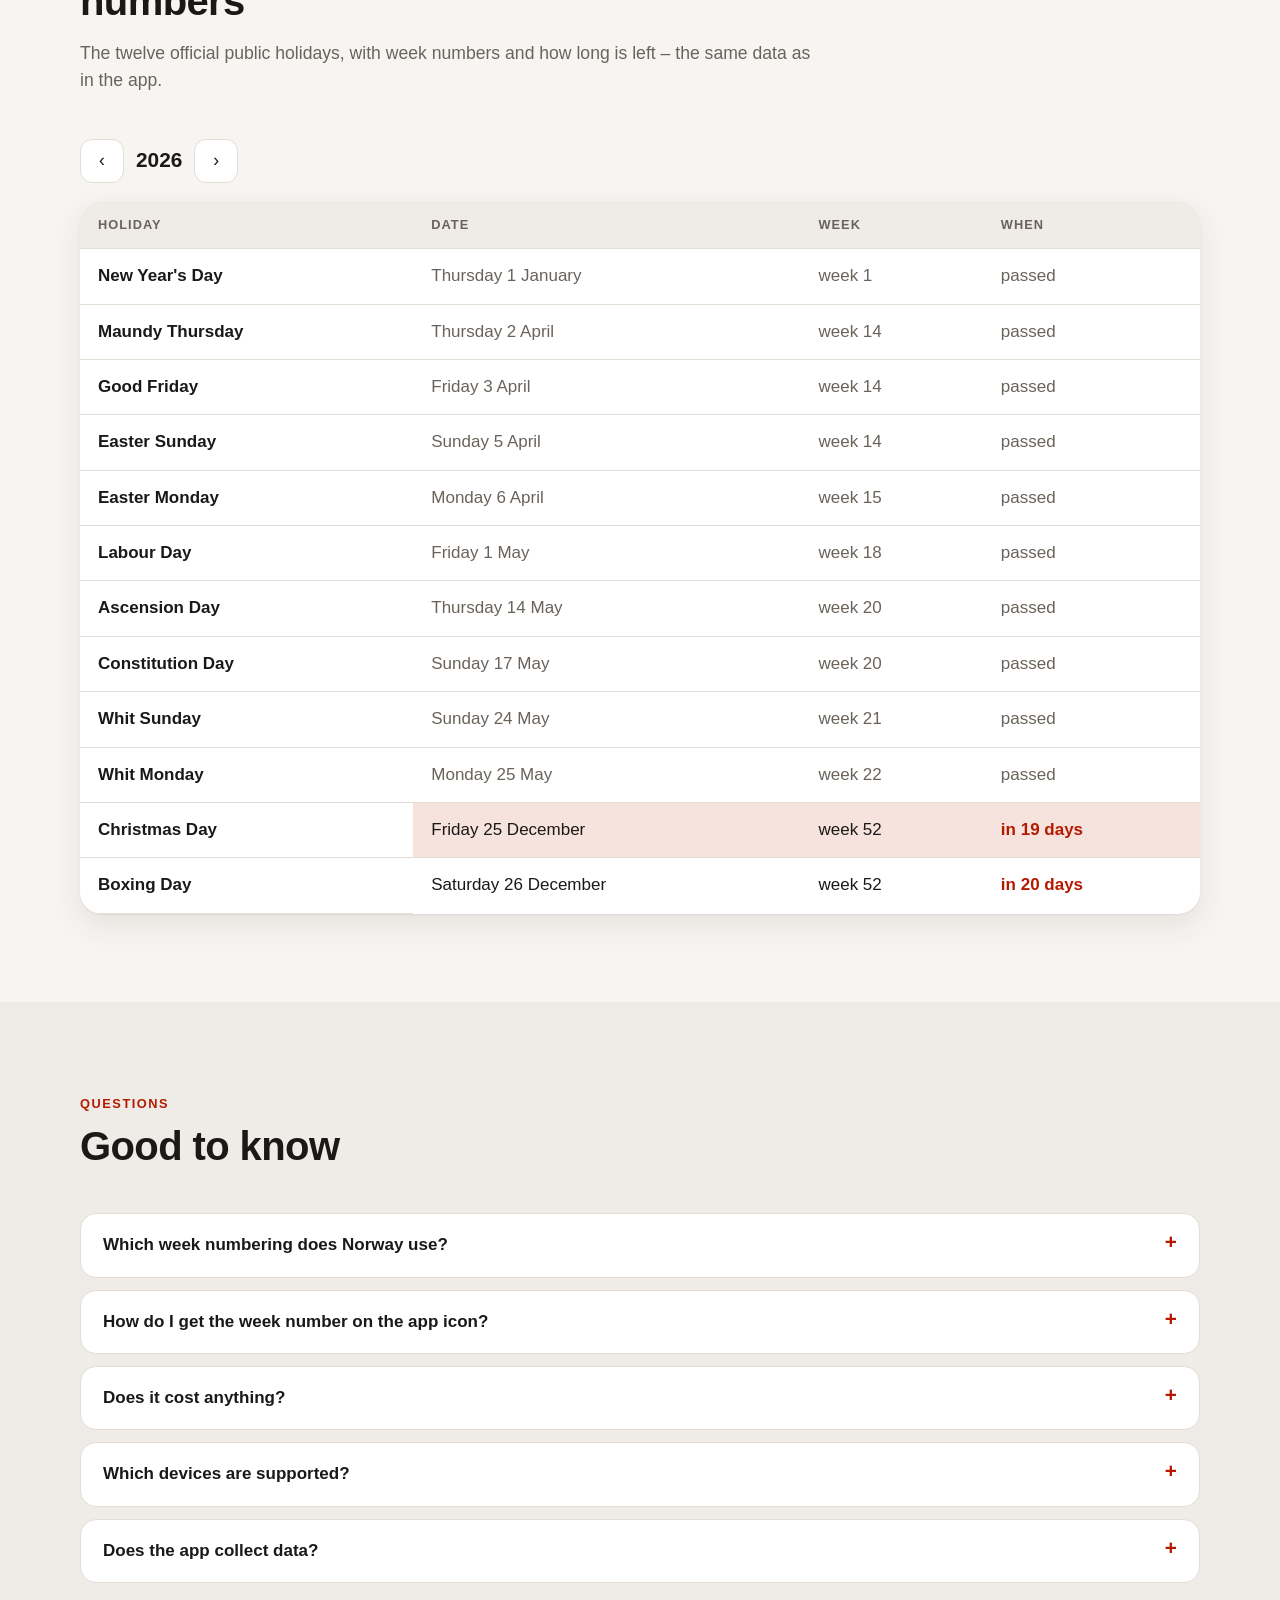
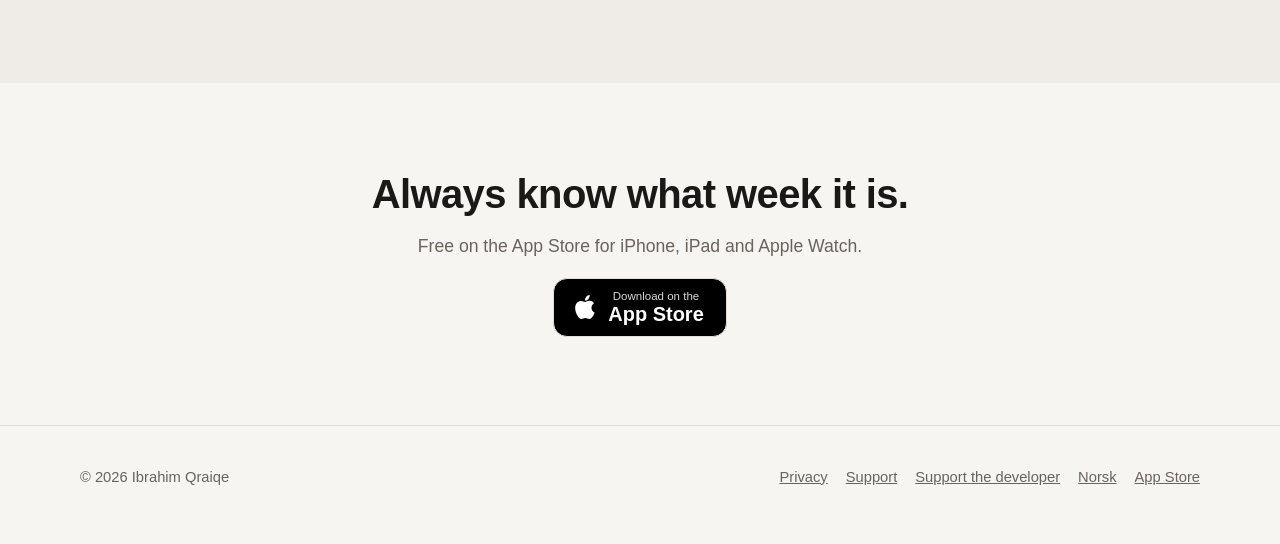
==== commit 907e688c: "Tip jar: Stripe tip link, in-app tips from 3.2, privacy and support updates Co-Authored-By: Claude O" ====
--- a/en/index.html
+++ b/en/index.html
@@ -254,7 +254,7 @@
       </details>
       <details>
         <summary>Does it cost anything?</summary>
-        <p>No. Ukenummer is free, with no ads, no account and no tracking.</p>
+        <p>No. Ukenummer is free, with no ads, no account and no tracking. If you'd like to support development, you can leave an optional tip in the app under Settings → Support the developer (version 3.2 or later), or <a href="https://buy.stripe.com/fZudR8gK40CN3OwgpRdnW04" rel="noopener">by card on the web</a>. Tips unlock nothing – every feature is and stays free.</p>
       </details>
       <details>
         <summary>Which devices are supported?</summary>
@@ -289,6 +289,7 @@
     <nav aria-label="Footer">
       <a href="/privacy/#en">Privacy</a>
       <a href="/support/#en">Support</a>
+      <a href="/support/#tip">Support the developer</a>
       <a href="/" lang="nb" hreflang="nb">Norsk</a>
       <a href="https://apps.apple.com/app/id668805988">App Store</a>
     </nav>
